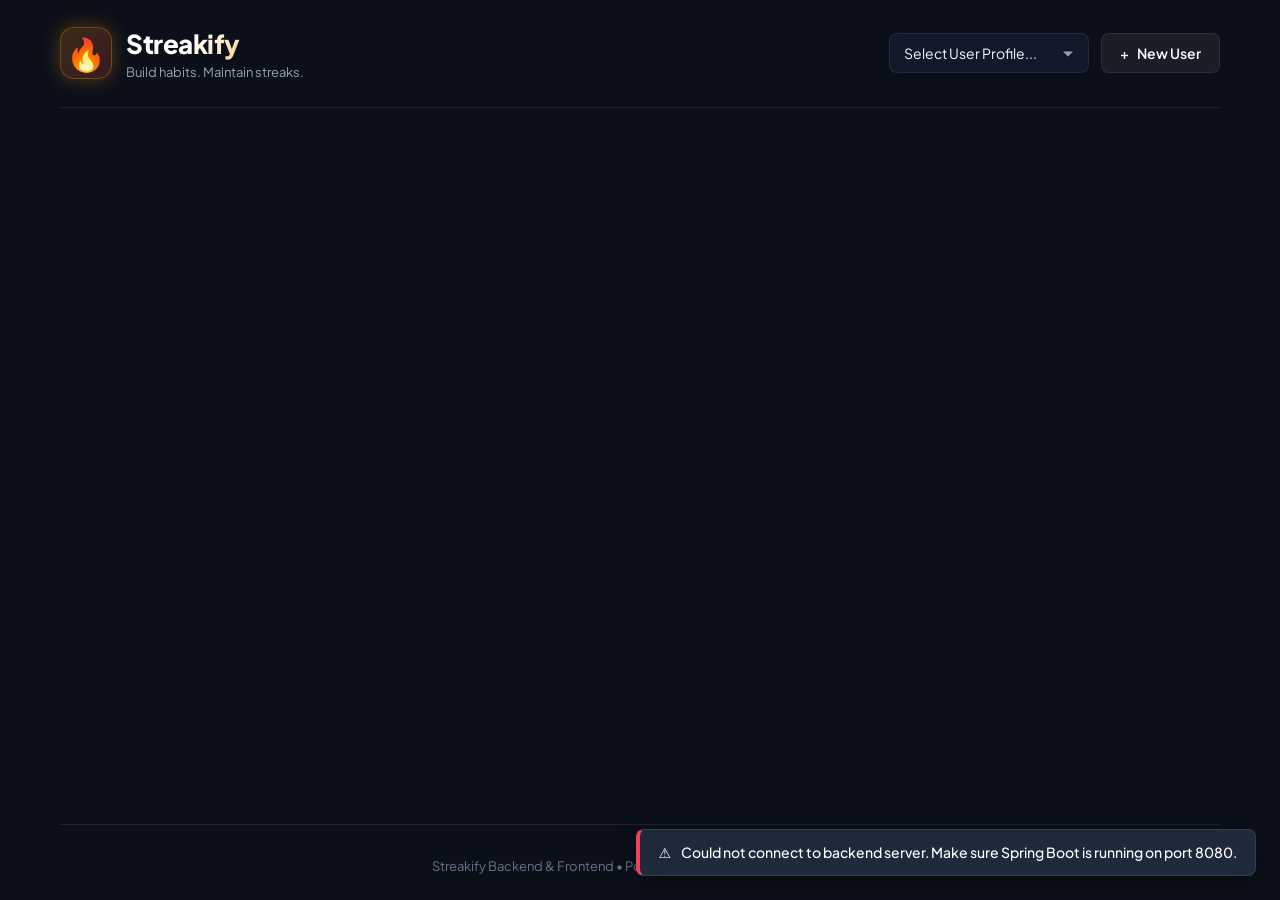
==== frontend/index.html @ ad25b9ab "Streakify 2.0 full-stack habit tracker" ====
<!DOCTYPE html>
<html lang="en">
<head>
  <meta charset="UTF-8" />
  <meta name="viewport" content="width=device-width, initial-scale=1.0" />
  <title>Streakify - Habit & Streak Tracker</title>
  <link rel="preconnect" href="https://fonts.googleapis.com">
  <link rel="preconnect" href="https://fonts.gstatic.com" crossorigin>
  <link href="https://fonts.googleapis.com/css2?family=Plus+Jakarta+Sans:wght@400;500;600;700;800&display=swap" rel="stylesheet">
  <link rel="stylesheet" href="style.css" />
</head>
<body>
  <div class="app-container">
    <!-- Navigation / Top Header -->
    <header class="app-header">
      <div class="brand">
        <div class="brand-icon">🔥</div>
        <div>
          <h1 class="brand-name">Streakify</h1>
          <p class="brand-tagline">Build habits. Maintain streaks.</p>
        </div>
      </div>

      <div class="user-controls">
        <div class="user-selector-container">
          <label for="userSelect" class="sr-only">Switch User</label>
          <select id="userSelect" class="form-select">
            <option value="" disabled selected>Select User Profile...</option>
          </select>
        </div>
        <button id="btnNewUser" class="btn btn-secondary">
          <span class="icon">+</span> New User
        </button>
        <button id="btnDeleteUser" class="btn btn-danger-outline" title="Delete current user" style="display: none;">
          🗑️
        </button>
      </div>
    </header>

    <!-- Main Content Area -->
    <main class="main-content">
      <!-- Welcome / No User Banner -->
      <section id="noUserSection" class="card welcome-card" style="display: none;">
        <div class="welcome-content">
          <div class="welcome-icon">🚀</div>
          <h2>Welcome to Streakify!</h2>
          <p>Get started by creating your user profile or selecting an existing one from the top right.</p>
          <button id="btnWelcomeCreate" class="btn btn-primary btn-lg">
            Create Profile Now
          </button>
        </div>
      </section>

      <!-- Dashboard View (Shown when user is selected) -->
      <div id="dashboardSection" style="display: none;">
        <!-- Top Stats Row -->
        <section class="stats-grid">
          <div class="stat-card">
            <div class="stat-header">
              <span class="stat-title">Active Habits</span>
              <span class="stat-icon">🎯</span>
            </div>
            <div class="stat-value" id="statTotalHabits">0</div>
            <div class="stat-sub">Tracked regularly</div>
          </div>

          <div class="stat-card highlight-card">
            <div class="stat-header">
              <span class="stat-title">Top Streak</span>
              <span class="stat-icon">🏆</span>
            </div>
            <div class="stat-value" id="statBestStreak">0 <span class="unit">days</span></div>
            <div class="stat-sub">Personal best</div>
          </div>

          <div class="stat-card">
            <div class="stat-header">
              <span class="stat-title">Today's Progress</span>
              <span class="stat-icon">⚡</span>
            </div>
            <div class="stat-value" id="statTodayCompleted">0 / 0</div>
            <div class="progress-bar-container">
              <div class="progress-bar-fill" id="todayProgressBar" style="width: 0%"></div>
            </div>
          </div>
        </section>

        <!-- Habits List Section -->
        <section class="habits-section">
          <div class="section-header">
            <div>
              <h2 class="section-title">Your Habits</h2>
              <p class="section-subtitle">Check in daily to build unbreakable momentum.</p>
            </div>
            <button id="btnOpenAddHabit" class="btn btn-primary">
              <span class="icon">+</span> Add New Habit
            </button>
          </div>

          <!-- Empty habits state -->
          <div id="emptyHabitsState" class="card empty-state" style="display: none;">
            <div class="empty-icon">🌱</div>
            <h3>No habits created yet</h3>
            <p>Every journey begins with a single step. Create your first habit now!</p>
            <button id="btnEmptyAddHabit" class="btn btn-primary">
              + Create First Habit
            </button>
          </div>

          <!-- Habit Cards Grid -->
          <div id="habitsGrid" class="habits-grid">
            <!-- Dynamic habit cards will be injected here -->
          </div>
        </section>
      </div>
    </main>

    <!-- Footer -->
    <footer class="app-footer">
      <p>Streakify Backend & Frontend • Powered by Spring Boot & REST APIs</p>
    </footer>
  </div>

  <!-- Modal: Create New User -->
  <div id="userModal" class="modal-backdrop" style="display: none;">
    <div class="modal-card">
      <div class="modal-header">
        <h3 class="modal-title">Create User Profile</h3>
        <button class="modal-close" data-close="userModal">&times;</button>
      </div>
      <form id="newUserForm">
        <div class="form-group">
          <label for="userName">Full Name</label>
          <input type="text" id="userName" class="form-control" placeholder="e.g. Alex Hunter" required />
        </div>
        <div class="form-group">
          <label for="userEmail">Email Address</label>
          <input type="email" id="userEmail" class="form-control" placeholder="alex@example.com" required />
        </div>
        <div class="modal-footer">
          <button type="button" class="btn btn-secondary" data-close="userModal">Cancel</button>
          <button type="submit" class="btn btn-primary">Create User</button>
        </div>
      </form>
    </div>
  </div>

  <!-- Modal: Add Habit -->
  <div id="habitModal" class="modal-backdrop" style="display: none;">
    <div class="modal-card">
      <div class="modal-header">
        <h3 class="modal-title">Add New Habit</h3>
        <button class="modal-close" data-close="habitModal">&times;</button>
      </div>
      <form id="newHabitForm">
        <div class="form-group">
          <label for="habitName">Habit Name</label>
          <input type="text" id="habitName" class="form-control" placeholder="e.g., Morning Workout, Read 20 mins" required />
        </div>
        <div class="form-group">
          <div class="label-with-value">
            <label for="habitTargetDays">Weekly Target</label>
            <span class="range-display" id="targetDaysDisplay">7 days / week</span>
          </div>
          <input type="range" id="habitTargetDays" class="form-range" min="1" max="7" value="7" />
          <div class="range-presets">
            <button type="button" class="preset-chip" data-days="7">Every day (7)</button>
            <button type="button" class="preset-chip" data-days="5">Weekdays (5)</button>
            <button type="button" class="preset-chip" data-days="3">3 Days</button>
          </div>
        </div>
        <div class="modal-footer">
          <button type="button" class="btn btn-secondary" data-close="habitModal">Cancel</button>
          <button type="submit" class="btn btn-primary">Save Habit</button>
        </div>
      </form>
    </div>
  </div>

  <!-- Modal: Habit History & Log Past Date -->
  <div id="historyModal" class="modal-backdrop" style="display: none;">
    <div class="modal-card modal-lg">
      <div class="modal-header">
        <div>
          <h3 class="modal-title" id="historyModalTitle">Habit History</h3>
          <p class="modal-subtitle" id="historyModalSubtitle">View all logs and log past dates</p>
        </div>
        <button class="modal-close" data-close="historyModal">&times;</button>
      </div>
      
      <!-- Custom Date Log Bar -->
      <div class="custom-log-bar">
        <h4>Log Specific Date</h4>
        <form id="customDateLogForm" class="custom-log-form">
          <input type="date" id="customLogDate" class="form-control form-control-sm" required />
          <select id="customLogStatus" class="form-select form-select-sm">
            <option value="true">✅ Completed</option>
            <option value="false">❌ Not Completed</option>
          </select>
          <button type="submit" class="btn btn-primary btn-sm">Log / Update</button>
        </form>
      </div>

      <!-- Historical Logs Table / List -->
      <div class="logs-container">
        <h4>Recorded Logs</h4>
        <div id="logsList" class="logs-list">
          <!-- Dynamically populated -->
        </div>
      </div>

      <div class="modal-footer">
        <button type="button" class="btn btn-secondary" data-close="historyModal">Close</button>
      </div>
    </div>
  </div>

  <!-- Toast Notification Container -->
  <div id="toastContainer" class="toast-container"></div>

  <script src="app.js"></script>
</body>
</html>
---- frontend/style.css ----
/* ==========================================================
   Streakify - Modern Theme & Stylesheet
   ========================================================== */

:root {
  --bg-main: #0b0f19;
  --bg-card: #151c2e;
  --bg-card-hover: #1c263d;
  --bg-modal: #182035;
  --border-color: rgba(255, 255, 255, 0.08);
  --border-focus: #6366f1;
  
  --primary: #6366f1;
  --primary-hover: #4f46e5;
  --primary-light: rgba(99, 102, 241, 0.15);
  
  --accent-streak: #f59e0b;
  --accent-streak-glow: rgba(245, 158, 11, 0.3);
  --accent-flame: #ef4444;
  --success: #10b981;
  --success-light: rgba(16, 185, 129, 0.15);
  --danger: #f43f5e;
  --danger-light: rgba(244, 63, 94, 0.15);

  --text-main: #f8fafc;
  --text-muted: #94a3b8;
  --text-dim: #64748b;

  --radius-sm: 8px;
  --radius-md: 14px;
  --radius-lg: 20px;
  --shadow: 0 10px 25px -5px rgba(0, 0, 0, 0.4), 0 8px 10px -6px rgba(0, 0, 0, 0.3);
  --transition: all 0.2s cubic-bezier(0.4, 0, 0.2, 1);
}

* {
  margin: 0;
  padding: 0;
  box-sizing: border-box;
}

body {
  font-family: 'Plus Jakarta Sans', system-ui, -apple-system, sans-serif;
  background-color: var(--bg-main);
  color: var(--text-main);
  min-height: 100vh;
  line-height: 1.5;
  -webkit-font-smoothing: antialiased;
}

.app-container {
  max-width: 1200px;
  margin: 0 auto;
  padding: 24px 20px;
  display: flex;
  flex-direction: column;
  min-height: 100vh;
}

/* ================= Header ================= */
.app-header {
  display: flex;
  justify-content: space-between;
  align-items: center;
  padding-bottom: 24px;
  border-bottom: 1px solid var(--border-color);
  margin-bottom: 32px;
  flex-wrap: wrap;
  gap: 16px;
}

.brand {
  display: flex;
  align-items: center;
  gap: 14px;
}

.brand-icon {
  font-size: 32px;
  background: linear-gradient(135deg, rgba(245, 158, 11, 0.2), rgba(239, 68, 68, 0.2));
  width: 52px;
  height: 52px;
  border-radius: 14px;
  display: flex;
  align-items: center;
  justify-content: center;
  box-shadow: 0 0 20px var(--accent-streak-glow);
  border: 1px solid rgba(245, 158, 11, 0.3);
}

.brand-name {
  font-size: 26px;
  font-weight: 800;
  letter-spacing: -0.5px;
  background: linear-gradient(135deg, #fff 40%, var(--accent-streak) 100%);
  -webkit-background-clip: text;
  -webkit-text-fill-color: transparent;
}

.brand-tagline {
  font-size: 13px;
  color: var(--text-muted);
}

.user-controls {
  display: flex;
  align-items: center;
  gap: 12px;
}

.sr-only {
  position: absolute;
  width: 1px;
  height: 1px;
  padding: 0;
  margin: -1px;
  overflow: hidden;
  clip: rect(0, 0, 0, 0);
  border: 0;
}

/* ================= Buttons & Form Controls ================= */
.btn {
  display: inline-flex;
  align-items: center;
  justify-content: center;
  gap: 8px;
  font-family: inherit;
  font-weight: 600;
  font-size: 14px;
  padding: 10px 18px;
  border-radius: var(--radius-sm);
  border: 1px solid transparent;
  cursor: pointer;
  transition: var(--transition);
  outline: none;
  white-space: nowrap;
}

.btn-primary {
  background: linear-gradient(135deg, var(--primary), #4f46e5);
  color: #fff;
  box-shadow: 0 4px 14px rgba(99, 102, 241, 0.35);
}

.btn-primary:hover {
  background: linear-gradient(135deg, #4f46e5, #4338ca);
  transform: translateY(-1px);
  box-shadow: 0 6px 20px rgba(99, 102, 241, 0.45);
}

.btn-secondary {
  background: rgba(255, 255, 255, 0.06);
  color: var(--text-main);
  border-color: var(--border-color);
}

.btn-secondary:hover {
  background: rgba(255, 255, 255, 0.12);
  border-color: rgba(255, 255, 255, 0.2);
}

.btn-danger-outline {
  background: transparent;
  border: 1px solid rgba(244, 63, 94, 0.3);
  color: var(--danger);
  padding: 10px 14px;
  border-radius: var(--radius-sm);
  cursor: pointer;
  transition: var(--transition);
}

.btn-danger-outline:hover {
  background: var(--danger-light);
  border-color: var(--danger);
}

.btn-sm {
  padding: 6px 12px;
  font-size: 13px;
  border-radius: 6px;
}

.btn-lg {
  padding: 14px 28px;
  font-size: 16px;
  border-radius: var(--radius-md);
}

.form-control, .form-select {
  width: 100%;
  font-family: inherit;
  font-size: 14px;
  padding: 10px 14px;
  background-color: #121829;
  border: 1px solid var(--border-color);
  border-radius: var(--radius-sm);
  color: var(--text-main);
  outline: none;
  transition: var(--transition);
}

.form-control:focus, .form-select:focus {
  border-color: var(--border-focus);
  box-shadow: 0 0 0 3px rgba(99, 102, 241, 0.25);
}

.form-select {
  appearance: none;
  background-image: url("data:image/svg+xml,%3Csvg xmlns='http://www.w3.org/2000/svg' width='16' height='16' fill='%2394a3b8' viewBox='0 0 16 16'%3E%3Cpath d='M8 11.5l-5-5h10l-5 5z'/%3E%3C/svg%3E");
  background-repeat: no-repeat;
  background-position: right 12px center;
  padding-right: 36px;
  cursor: pointer;
  min-width: 200px;
}

/* ================= Cards & Stats Grid ================= */
.card {
  background: var(--bg-card);
  border: 1px solid var(--border-color);
  border-radius: var(--radius-md);
  padding: 24px;
  box-shadow: var(--shadow);
}

.stats-grid {
  display: grid;
  grid-template-columns: repeat(auto-fit, minmax(240px, 1fr));
  gap: 20px;
  margin-bottom: 36px;
}

.stat-card {
  background: var(--bg-card);
  border: 1px solid var(--border-color);
  border-radius: var(--radius-md);
  padding: 20px 24px;
  display: flex;
  flex-direction: column;
  position: relative;
  overflow: hidden;
  transition: var(--transition);
}

.stat-card:hover {
  transform: translateY(-2px);
  border-color: rgba(255, 255, 255, 0.15);
}

.stat-header {
  display: flex;
  justify-content: space-between;
  align-items: center;
  margin-bottom: 12px;
}

.stat-title {
  font-size: 13px;
  font-weight: 600;
  text-transform: uppercase;
  letter-spacing: 0.5px;
  color: var(--text-muted);
}

.stat-icon {
  font-size: 20px;
}

.stat-value {
  font-size: 32px;
  font-weight: 800;
  color: #fff;
  line-height: 1.1;
  margin-bottom: 6px;
}

.stat-value .unit {
  font-size: 16px;
  font-weight: 500;
  color: var(--text-muted);
}

.stat-sub {
  font-size: 13px;
  color: var(--text-dim);
}

.highlight-card {
  background: linear-gradient(135deg, rgba(245, 158, 11, 0.08), rgba(239, 68, 68, 0.03));
  border-color: rgba(245, 158, 11, 0.25);
}

.progress-bar-container {
  height: 8px;
  background: rgba(255, 255, 255, 0.08);
  border-radius: 999px;
  overflow: hidden;
  margin-top: 10px;
}

.progress-bar-fill {
  height: 100%;
  background: linear-gradient(90deg, var(--primary), var(--success));
  border-radius: 999px;
  transition: width 0.4s ease;
}

/* ================= Habits Section ================= */
.habits-section {
  display: flex;
  flex-direction: column;
  gap: 20px;
}

.section-header {
  display: flex;
  justify-content: space-between;
  align-items: center;
  flex-wrap: wrap;
  gap: 12px;
}

.section-title {
  font-size: 22px;
  font-weight: 700;
}

.section-subtitle {
  font-size: 14px;
  color: var(--text-muted);
}

.habits-grid {
  display: grid;
  grid-template-columns: repeat(auto-fill, minmax(340px, 1fr));
  gap: 20px;
}

/* ================= Individual Habit Card ================= */
.habit-card {
  background: var(--bg-card);
  border: 1px solid var(--border-color);
  border-radius: var(--radius-md);
  padding: 22px;
  display: flex;
  flex-direction: column;
  gap: 18px;
  transition: var(--transition);
  position: relative;
}

.habit-card:hover {
  background: var(--bg-card-hover);
  border-color: rgba(255, 255, 255, 0.16);
  box-shadow: var(--shadow);
}

.habit-top {
  display: flex;
  justify-content: space-between;
  align-items: flex-start;
  gap: 12px;
}

.habit-name {
  font-size: 18px;
  font-weight: 700;
  color: #fff;
  word-break: break-word;
}

.habit-badge {
  font-size: 11px;
  font-weight: 700;
  text-transform: uppercase;
  padding: 4px 8px;
  border-radius: 6px;
  background: rgba(99, 102, 241, 0.15);
  color: #818cf8;
  border: 1px solid rgba(99, 102, 241, 0.3);
  white-space: nowrap;
}

.streak-metrics {
  display: flex;
  gap: 12px;
  background: rgba(0, 0, 0, 0.25);
  padding: 12px 14px;
  border-radius: var(--radius-sm);
  border: 1px solid rgba(255, 255, 255, 0.04);
}

.streak-pill {
  flex: 1;
  display: flex;
  flex-direction: column;
  gap: 2px;
}

.streak-pill-label {
  font-size: 11px;
  font-weight: 600;
  color: var(--text-dim);
  text-transform: uppercase;
}

.streak-pill-val {
  font-size: 20px;
  font-weight: 800;
  color: var(--text-main);
  display: flex;
  align-items: center;
  gap: 4px;
}

.streak-pill-val.active-flame {
  color: var(--accent-streak);
  text-shadow: 0 0 10px var(--accent-streak-glow);
}

/* 7-Day Mini Trackers */
.week-tracker {
  display: flex;
  justify-content: space-between;
  gap: 6px;
}

.day-chip {
  display: flex;
  flex-direction: column;
  align-items: center;
  justify-content: center;
  gap: 4px;
  padding: 6px 4px;
  flex: 1;
  border-radius: 8px;
  background: rgba(255, 255, 255, 0.03);
  border: 1px solid rgba(255, 255, 255, 0.05);
  cursor: pointer;
  transition: var(--transition);
  user-select: none;
}

.day-chip:hover {
  background: rgba(255, 255, 255, 0.08);
  border-color: rgba(255, 255, 255, 0.2);
}

.day-name {
  font-size: 10px;
  font-weight: 600;
  color: var(--text-dim);
  text-transform: uppercase;
}

.day-status {
  width: 14px;
  height: 14px;
  border-radius: 50%;
  background: rgba(255, 255, 255, 0.1);
  display: flex;
  align-items: center;
  justify-content: center;
  font-size: 10px;
}

.day-chip.completed {
  background: rgba(16, 185, 129, 0.12);
  border-color: rgba(16, 185, 129, 0.35);
}

.day-chip.completed .day-status {
  background: var(--success);
  box-shadow: 0 0 8px rgba(16, 185, 129, 0.5);
}

.day-chip.today {
  border-color: var(--primary);
  font-weight: 700;
}

.day-chip.today .day-name {
  color: #a5b4fc;
}

/* Actions Row */
.habit-actions {
  display: flex;
  align-items: center;
  gap: 10px;
  margin-top: auto;
}

.btn-checkin {
  flex: 1;
  padding: 10px 14px;
  font-size: 14px;
  font-weight: 700;
  border-radius: var(--radius-sm);
  border: 1px solid rgba(255, 255, 255, 0.1);
  background: rgba(255, 255, 255, 0.06);
  color: #fff;
  cursor: pointer;
  display: inline-flex;
  align-items: center;
  justify-content: center;
  gap: 6px;
  transition: var(--transition);
}

.btn-checkin:hover {
  background: rgba(255, 255, 255, 0.12);
  border-color: rgba(255, 255, 255, 0.25);
  transform: translateY(-1px);
}

.btn-checkin.done {
  background: var(--success-light);
  border-color: rgba(16, 185, 129, 0.4);
  color: #34d399;
}

.btn-checkin.done:hover {
  background: rgba(16, 185, 129, 0.25);
}

.btn-icon {
  background: transparent;
  border: 1px solid var(--border-color);
  color: var(--text-muted);
  width: 38px;
  height: 38px;
  border-radius: var(--radius-sm);
  display: inline-flex;
  align-items: center;
  justify-content: center;
  cursor: pointer;
  transition: var(--transition);
}

.btn-icon:hover {
  background: rgba(255, 255, 255, 0.08);
  color: #fff;
}

.btn-icon.btn-delete:hover {
  border-color: var(--danger);
  color: var(--danger);
  background: var(--danger-light);
}

/* ================= Empty State & Welcome Card ================= */
.welcome-card, .empty-state {
  text-align: center;
  padding: 48px 24px;
  max-width: 600px;
  margin: 40px auto;
}

.welcome-icon, .empty-icon {
  font-size: 48px;
  margin-bottom: 16px;
}

.welcome-card h2, .empty-state h3 {
  font-size: 24px;
  font-weight: 700;
  margin-bottom: 8px;
}

.welcome-card p, .empty-state p {
  color: var(--text-muted);
  margin-bottom: 24px;
  font-size: 15px;
}

/* ================= Modals ================= */
.modal-backdrop {
  position: fixed;
  inset: 0;
  background: rgba(0, 0, 0, 0.75);
  backdrop-filter: blur(6px);
  display: flex;
  align-items: center;
  justify-content: center;
  padding: 20px;
  z-index: 1000;
  animation: fadeIn 0.15s ease-out;
}

.modal-card {
  background: var(--bg-modal);
  border: 1px solid var(--border-color);
  border-radius: var(--radius-md);
  padding: 28px;
  width: 100%;
  max-width: 480px;
  box-shadow: 0 20px 40px -10px rgba(0, 0, 0, 0.7);
  animation: slideUp 0.2s cubic-bezier(0.16, 1, 0.3, 1);
}

.modal-card.modal-lg {
  max-width: 600px;
}

.modal-header {
  display: flex;
  justify-content: space-between;
  align-items: flex-start;
  margin-bottom: 20px;
}

.modal-title {
  font-size: 20px;
  font-weight: 700;
}

.modal-subtitle {
  font-size: 13px;
  color: var(--text-muted);
  margin-top: 4px;
}

.modal-close {
  background: transparent;
  border: none;
  font-size: 24px;
  color: var(--text-dim);
  cursor: pointer;
  line-height: 1;
  transition: var(--transition);
}

.modal-close:hover {
  color: #fff;
}

.form-group {
  margin-bottom: 18px;
}

.form-group label {
  display: block;
  font-size: 13px;
  font-weight: 600;
  color: var(--text-muted);
  margin-bottom: 6px;
}

.label-with-value {
  display: flex;
  justify-content: space-between;
  align-items: center;
  margin-bottom: 6px;
}

.range-display {
  font-size: 13px;
  font-weight: 700;
  color: #818cf8;
}

.form-range {
  width: 100%;
  accent-color: var(--primary);
  margin-bottom: 10px;
  cursor: pointer;
}

.range-presets {
  display: flex;
  gap: 8px;
}

.preset-chip {
  background: rgba(255, 255, 255, 0.05);
  border: 1px solid var(--border-color);
  color: var(--text-muted);
  border-radius: 6px;
  padding: 4px 10px;
  font-size: 12px;
  font-weight: 600;
  cursor: pointer;
  transition: var(--transition);
}

.preset-chip:hover {
  background: rgba(255, 255, 255, 0.12);
  color: #fff;
}

.modal-footer {
  display: flex;
  justify-content: flex-end;
  gap: 10px;
  margin-top: 24px;
}

/* History Modal Custom Log Bar */
.custom-log-bar {
  background: rgba(0, 0, 0, 0.2);
  border: 1px solid var(--border-color);
  border-radius: var(--radius-sm);
  padding: 14px;
  margin-bottom: 20px;
}

.custom-log-bar h4 {
  font-size: 13px;
  font-weight: 600;
  color: var(--text-muted);
  margin-bottom: 10px;
  text-transform: uppercase;
}

.custom-log-form {
  display: flex;
  gap: 8px;
  flex-wrap: wrap;
}

.custom-log-form .form-control-sm,
.custom-log-form .form-select-sm {
  flex: 1;
  min-width: 130px;
  padding: 8px 12px;
  font-size: 13px;
}

.logs-container h4 {
  font-size: 13px;
  font-weight: 600;
  color: var(--text-muted);
  margin-bottom: 10px;
  text-transform: uppercase;
}

.logs-list {
  max-height: 220px;
  overflow-y: auto;
  display: flex;
  flex-direction: column;
  gap: 8px;
  padding-right: 4px;
}

.log-item {
  display: flex;
  justify-content: space-between;
  align-items: center;
  background: rgba(255, 255, 255, 0.03);
  padding: 10px 14px;
  border-radius: 6px;
  border: 1px solid rgba(255, 255, 255, 0.04);
}

.log-date {
  font-size: 14px;
  font-weight: 600;
  color: var(--text-main);
}

.log-status-badge {
  font-size: 12px;
  font-weight: 600;
  padding: 4px 8px;
  border-radius: 4px;
}

.log-status-badge.completed {
  background: var(--success-light);
  color: #34d399;
}

.log-status-badge.missed {
  background: var(--danger-light);
  color: #fb7185;
}

/* ================= Toast Notifications ================= */
.toast-container {
  position: fixed;
  bottom: 24px;
  right: 24px;
  display: flex;
  flex-direction: column;
  gap: 10px;
  z-index: 2000;
}

.toast {
  background: #1e293b;
  color: #fff;
  border: 1px solid rgba(255, 255, 255, 0.1);
  padding: 12px 18px;
  border-radius: var(--radius-sm);
  font-size: 14px;
  font-weight: 500;
  box-shadow: 0 10px 25px -5px rgba(0, 0, 0, 0.5);
  display: flex;
  align-items: center;
  gap: 10px;
  animation: slideInRight 0.25s ease-out;
  min-width: 250px;
}

.toast.success {
  border-left: 4px solid var(--success);
}

.toast.error {
  border-left: 4px solid var(--danger);
}

.toast.info {
  border-left: 4px solid var(--primary);
}

/* ================= Footer ================= */
.app-footer {
  margin-top: auto;
  padding-top: 32px;
  text-align: center;
  font-size: 13px;
  color: var(--text-dim);
  border-top: 1px solid var(--border-color);
}

/* ================= Animations ================= */
@keyframes fadeIn {
  from { opacity: 0; }
  to { opacity: 1; }
}

@keyframes slideUp {
  from { opacity: 0; transform: translateY(12px) scale(0.98); }
  to { opacity: 1; transform: translateY(0) scale(1); }
}

@keyframes slideInRight {
  from { opacity: 0; transform: translateX(20px); }
  to { opacity: 1; transform: translateX(0); }
}

/* Responsive */
@media (max-width: 640px) {
  .app-header {
    flex-direction: column;
    align-items: flex-start;
  }
  
  .user-controls {
    width: 100%;
    justify-content: space-between;
  }

  .form-select {
    min-width: 150px;
  }

  .habits-grid {
    grid-template-columns: 1fr;
  }
}
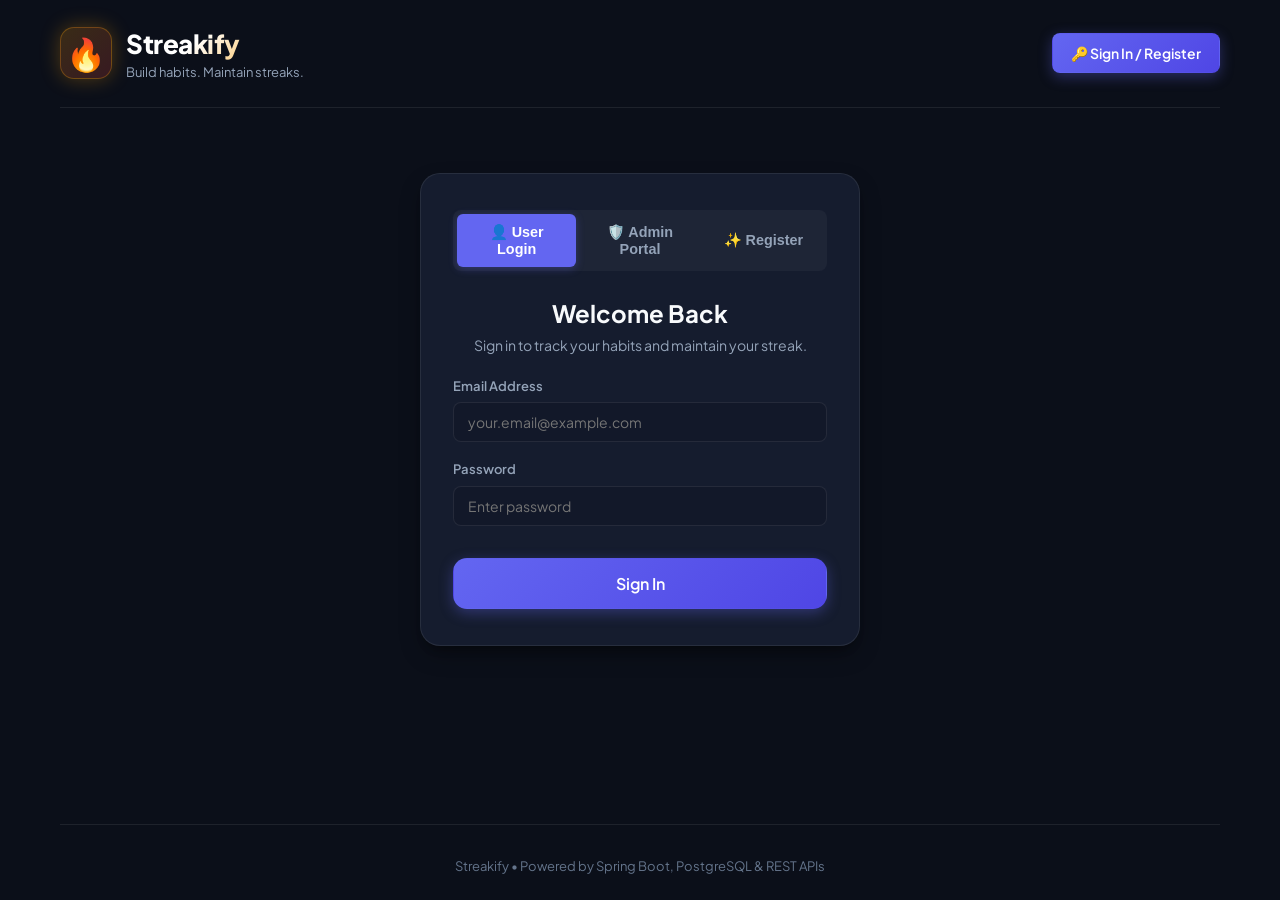
==== commit a99d7980: "Add authentication, Admin Command Center, and Leaderboard" ====
--- a/frontend/index.html
+++ b/frontend/index.html
@@ -21,37 +21,75 @@
         </div>
       </div>
 
-      <div class="user-controls">
-        <div class="user-selector-container">
-          <label for="userSelect" class="sr-only">Switch User</label>
-          <select id="userSelect" class="form-select">
-            <option value="" disabled selected>Select User Profile...</option>
-          </select>
-        </div>
-        <button id="btnNewUser" class="btn btn-secondary">
-          <span class="icon">+</span> New User
-        </button>
-        <button id="btnDeleteUser" class="btn btn-danger-outline" title="Delete current user" style="display: none;">
-          🗑️
-        </button>
+      <!-- Navigation & Auth Controls -->
+      <div class="user-controls" id="headerControls">
+        <!-- Logged In Navigation (User or Admin) -->
+        <div id="navLoggedIn" class="nav-links" style="display: none;">
+          <button id="navBtnHabits" class="nav-btn active">📊 My Habits</button>
+          <button id="navBtnAdmin" class="nav-btn" style="display: none;">🛡️ Admin Panel</button>
+          <button id="navBtnLeaderboard" class="nav-btn">🏆 Leaderboard</button>
+          
+          <div class="header-user-info">
+            <span id="userBadge" class="user-badge">👤 <span id="userNameDisplay">User</span></span>
+            <button id="btnSignOut" class="btn btn-secondary btn-sm" title="Sign Out">Sign Out</button>
+          </div>
+        </div>
+
+        <!-- Logged Out Button -->
+        <div id="navLoggedOut">
+          <button id="btnOpenAuth" class="btn btn-primary">🔑 Sign In / Register</button>
+        </div>
       </div>
     </header>
 
     <!-- Main Content Area -->
     <main class="main-content">
-      <!-- Welcome / No User Banner -->
-      <section id="noUserSection" class="card welcome-card" style="display: none;">
-        <div class="welcome-content">
-          <div class="welcome-icon">🚀</div>
-          <h2>Welcome to Streakify!</h2>
-          <p>Get started by creating your user profile or selecting an existing one from the top right.</p>
-          <button id="btnWelcomeCreate" class="btn btn-primary btn-lg">
-            Create Profile Now
-          </button>
+      <!-- 1. Authentication View (Shown when not logged in) -->
+      <section id="authSection" class="auth-container">
+        <div class="auth-card">
+          <!-- Auth Tabs -->
+          <div class="auth-tabs">
+            <button type="button" class="auth-tab active" id="tabUserLogin">👤 User Login</button>
+            <button type="button" class="auth-tab" id="tabAdminLogin">🛡️ Admin Portal</button>
+            <button type="button" class="auth-tab" id="tabRegister">✨ Register</button>
+          </div>
+
+          <div class="auth-header">
+            <h2 id="authTitle">Welcome Back</h2>
+            <p id="authSubtitle">Sign in to track your habits and maintain your streak.</p>
+          </div>
+
+          <form id="authForm">
+            <!-- Name field for registration only -->
+            <div class="form-group" id="groupAuthName" style="display: none;">
+              <label for="authName">Full Name</label>
+              <input type="text" id="authName" class="form-control" placeholder="e.g. Amal Alex" />
+            </div>
+
+            <div class="form-group">
+              <label for="authEmail">Email Address</label>
+              <input type="email" id="authEmail" class="form-control" placeholder="your.email@example.com" required />
+            </div>
+
+            <div class="form-group">
+              <label for="authPassword">Password</label>
+              <input type="password" id="authPassword" class="form-control" placeholder="Enter password" required />
+            </div>
+
+            <!-- Admin Hint -->
+            <div id="adminHintBox" class="admin-hint" style="display: none;">
+              🔑 <strong>Default Admin Credentials:</strong><br>
+              Email: <code>admin@streakify.com</code> | Password: <code>admin123</code>
+            </div>
+
+            <button type="submit" id="btnAuthSubmit" class="btn btn-primary btn-lg" style="width: 100%; margin-top: 14px;">
+              Sign In
+            </button>
+          </form>
         </div>
       </section>
 
-      <!-- Dashboard View (Shown when user is selected) -->
+      <!-- 2. User Dashboard (Personal habits) -->
       <div id="dashboardSection" style="display: none;">
         <!-- Top Stats Row -->
         <section class="stats-grid">
@@ -113,36 +151,113 @@
           </div>
         </section>
       </div>
+
+      <!-- 3. Admin Command Center View -->
+      <div id="adminSection" style="display: none;">
+        <!-- Admin Overview Stats -->
+        <section class="stats-grid">
+          <div class="stat-card">
+            <div class="stat-header">
+              <span class="stat-title">Registered Users</span>
+              <span class="stat-icon">👥</span>
+            </div>
+            <div class="stat-value" id="adminTotalUsers">0</div>
+            <div class="stat-sub">Platform total</div>
+          </div>
+
+          <div class="stat-card">
+            <div class="stat-header">
+              <span class="stat-title">Total Habits</span>
+              <span class="stat-icon">📘</span>
+            </div>
+            <div class="stat-value" id="adminTotalHabits">0</div>
+            <div class="stat-sub">Created across all users</div>
+          </div>
+
+          <div class="stat-card highlight-card">
+            <div class="stat-header">
+              <span class="stat-title">Active Streaks</span>
+              <span class="stat-icon">🔥</span>
+            </div>
+            <div class="stat-value" id="adminActiveStreaks">0</div>
+            <div class="stat-sub">Currently running</div>
+          </div>
+
+          <div class="stat-card">
+            <div class="stat-header">
+              <span class="stat-title">Record Streak</span>
+              <span class="stat-icon">👑</span>
+            </div>
+            <div class="stat-value" id="adminRecordStreak">0 <span class="unit">days</span></div>
+            <div class="stat-sub">Platform all-time high</div>
+          </div>
+        </section>
+
+        <!-- User Management Table -->
+        <section class="habits-section">
+          <div class="section-header-row">
+            <div class="section-title-wrap">
+              <h2>User Management & Streak Directory</h2>
+              <p>Monitor user accounts, activity status, and overall streak records.</p>
+            </div>
+            <button id="btnRefreshAdmin" class="btn btn-secondary btn-sm">🔄 Refresh Data</button>
+          </div>
+
+          <div class="table-card">
+            <table class="app-table">
+              <thead>
+                <tr>
+                  <th>User</th>
+                  <th>Email</th>
+                  <th>Role</th>
+                  <th>Status</th>
+                  <th>Habits</th>
+                  <th>Current Streak</th>
+                  <th>Best Streak</th>
+                  <th style="text-align: right;">Actions</th>
+                </tr>
+              </thead>
+              <tbody id="adminUserTableBody">
+                <!-- Dynamically populated -->
+              </tbody>
+            </table>
+          </div>
+        </section>
+      </div>
+
+      <!-- 4. Community Leaderboard View -->
+      <div id="leaderboardSection" style="display: none;">
+        <div class="section-header-row">
+          <div class="section-title-wrap">
+            <h2>🏆 Community Leaderboard</h2>
+            <p>Top active streaks maintained by dedicated builders.</p>
+          </div>
+          <button id="btnRefreshLeaderboard" class="btn btn-secondary btn-sm">🔄 Refresh</button>
+        </div>
+
+        <div class="table-card">
+          <table class="app-table">
+            <thead>
+              <tr>
+                <th style="width: 80px;">Rank</th>
+                <th>Builder</th>
+                <th>Habit Name</th>
+                <th>Current Streak</th>
+                <th>Longest Streak</th>
+              </tr>
+            </thead>
+            <tbody id="leaderboardTableBody">
+              <!-- Dynamically populated -->
+            </tbody>
+          </table>
+        </div>
+      </div>
     </main>
 
     <!-- Footer -->
     <footer class="app-footer">
-      <p>Streakify Backend & Frontend • Powered by Spring Boot & REST APIs</p>
+      <p>Streakify • Powered by Spring Boot, PostgreSQL & REST APIs</p>
     </footer>
-  </div>
-
-  <!-- Modal: Create New User -->
-  <div id="userModal" class="modal-backdrop" style="display: none;">
-    <div class="modal-card">
-      <div class="modal-header">
-        <h3 class="modal-title">Create User Profile</h3>
-        <button class="modal-close" data-close="userModal">&times;</button>
-      </div>
-      <form id="newUserForm">
-        <div class="form-group">
-          <label for="userName">Full Name</label>
-          <input type="text" id="userName" class="form-control" placeholder="e.g. Alex Hunter" required />
-        </div>
-        <div class="form-group">
-          <label for="userEmail">Email Address</label>
-          <input type="email" id="userEmail" class="form-control" placeholder="alex@example.com" required />
-        </div>
-        <div class="modal-footer">
-          <button type="button" class="btn btn-secondary" data-close="userModal">Cancel</button>
-          <button type="submit" class="btn btn-primary">Create User</button>
-        </div>
-      </form>
-    </div>
   </div>
 
   <!-- Modal: Add Habit -->
@@ -215,6 +330,25 @@
     </div>
   </div>
 
+  <!-- Modal: Admin View User Habits -->
+  <div id="adminHabitsModal" class="modal-backdrop" style="display: none;">
+    <div class="modal-card">
+      <div class="modal-header">
+        <div>
+          <h3 class="modal-title" id="adminHabitsModalTitle">User Habits</h3>
+          <p class="modal-subtitle" id="adminHabitsModalSubtitle">Habits and streak performance</p>
+        </div>
+        <button class="modal-close" data-close="adminHabitsModal">&times;</button>
+      </div>
+      <div id="adminHabitsList" style="display: flex; flex-direction: column; gap: 12px; margin-top: 14px;">
+        <!-- Dynamically populated -->
+      </div>
+      <div class="modal-footer" style="margin-top: 20px;">
+        <button type="button" class="btn btn-secondary" data-close="adminHabitsModal">Close</button>
+      </div>
+    </div>
+  </div>
+
   <!-- Toast Notification Container -->
   <div id="toastContainer" class="toast-container"></div>
 
--- a/frontend/style.css
+++ b/frontend/style.css
@@ -863,3 +863,262 @@
     grid-template-columns: 1fr;
   }
 }
+
+/* ================= Auth Screen ================= */
+.auth-container {
+  display: flex;
+  justify-content: center;
+  align-items: center;
+  min-height: 60vh;
+  padding: 20px 0;
+}
+
+.auth-card {
+  background: var(--bg-card);
+  border: 1px solid var(--border-color);
+  border-radius: var(--radius-lg);
+  padding: 36px 32px;
+  width: 100%;
+  max-width: 440px;
+  box-shadow: var(--shadow);
+  animation: slideUp 0.3s ease;
+}
+
+.auth-tabs {
+  display: flex;
+  background: rgba(255, 255, 255, 0.04);
+  border-radius: var(--radius-sm);
+  padding: 4px;
+  margin-bottom: 24px;
+  gap: 4px;
+}
+
+.auth-tab {
+  flex: 1;
+  background: transparent;
+  border: none;
+  color: var(--text-muted);
+  padding: 10px 14px;
+  border-radius: 6px;
+  font-size: 0.9rem;
+  font-weight: 600;
+  cursor: pointer;
+  transition: var(--transition);
+  text-align: center;
+}
+
+.auth-tab.active {
+  background: var(--primary);
+  color: #fff;
+  box-shadow: 0 2px 8px rgba(99, 102, 241, 0.3);
+}
+
+.auth-header {
+  text-align: center;
+  margin-bottom: 20px;
+}
+
+.auth-header h2 {
+  font-size: 1.5rem;
+  font-weight: 700;
+  color: var(--text-main);
+}
+
+.auth-header p {
+  font-size: 0.88rem;
+  color: var(--text-muted);
+  margin-top: 4px;
+}
+
+.auth-toggle-link {
+  text-align: center;
+  margin-top: 18px;
+  font-size: 0.88rem;
+  color: var(--text-muted);
+}
+
+.auth-toggle-link a {
+  color: var(--primary);
+  text-decoration: none;
+  font-weight: 600;
+  cursor: pointer;
+}
+
+.auth-toggle-link a:hover {
+  text-decoration: underline;
+}
+
+.admin-hint {
+  margin-top: 16px;
+  padding: 10px 12px;
+  background: rgba(99, 102, 241, 0.1);
+  border: 1px dashed rgba(99, 102, 241, 0.3);
+  border-radius: var(--radius-sm);
+  font-size: 0.8rem;
+  color: var(--text-muted);
+  line-height: 1.4;
+}
+
+.admin-hint code {
+  color: var(--text-main);
+  background: rgba(255, 255, 255, 0.08);
+  padding: 2px 6px;
+  border-radius: 4px;
+  font-size: 0.82rem;
+}
+
+/* ================= Admin & Leaderboard Views ================= */
+.section-header-row {
+  display: flex;
+  justify-content: space-between;
+  align-items: center;
+  margin-bottom: 20px;
+  flex-wrap: wrap;
+  gap: 12px;
+}
+
+.section-title-wrap h2 {
+  font-size: 1.4rem;
+  font-weight: 700;
+}
+
+.section-title-wrap p {
+  font-size: 0.88rem;
+  color: var(--text-muted);
+}
+
+.table-card {
+  background: var(--bg-card);
+  border: 1px solid var(--border-color);
+  border-radius: var(--radius-md);
+  overflow: hidden;
+  box-shadow: var(--shadow);
+}
+
+.app-table {
+  width: 100%;
+  border-collapse: collapse;
+  text-align: left;
+  font-size: 0.9rem;
+}
+
+.app-table th {
+  background: rgba(255, 255, 255, 0.02);
+  color: var(--text-muted);
+  font-weight: 600;
+  padding: 14px 18px;
+  border-bottom: 1px solid var(--border-color);
+  text-transform: uppercase;
+  font-size: 0.75rem;
+  letter-spacing: 0.05em;
+}
+
+.app-table td {
+  padding: 16px 18px;
+  border-bottom: 1px solid rgba(255, 255, 255, 0.04);
+  color: var(--text-main);
+}
+
+.app-table tbody tr:hover {
+  background: rgba(255, 255, 255, 0.02);
+}
+
+.badge {
+  display: inline-flex;
+  align-items: center;
+  gap: 4px;
+  padding: 4px 10px;
+  border-radius: 999px;
+  font-size: 0.78rem;
+  font-weight: 600;
+}
+
+.badge-active {
+  background: rgba(16, 185, 129, 0.15);
+  color: #10b981;
+}
+
+.badge-inactive {
+  background: rgba(244, 63, 94, 0.15);
+  color: #f43f5e;
+}
+
+.badge-role-admin {
+  background: rgba(168, 85, 247, 0.15);
+  color: #c084fc;
+}
+
+.badge-role-user {
+  background: rgba(99, 102, 241, 0.15);
+  color: #818cf8;
+}
+
+.streak-pill {
+  display: inline-flex;
+  align-items: center;
+  gap: 4px;
+  background: rgba(245, 158, 11, 0.12);
+  color: #f59e0b;
+  padding: 3px 8px;
+  border-radius: 6px;
+  font-weight: 700;
+}
+
+.rank-badge {
+  display: inline-flex;
+  align-items: center;
+  justify-content: center;
+  width: 28px;
+  height: 28px;
+  border-radius: 50%;
+  font-weight: 700;
+  font-size: 0.85rem;
+  background: rgba(255, 255, 255, 0.06);
+}
+
+.rank-1 { background: rgba(250, 204, 21, 0.2); color: #facc15; }
+.rank-2 { background: rgba(226, 232, 240, 0.2); color: #cbd5e1; }
+.rank-3 { background: rgba(217, 119, 6, 0.2); color: #f59e0b; }
+
+.header-user-info {
+  display: flex;
+  align-items: center;
+  gap: 10px;
+}
+
+.user-badge {
+  display: flex;
+  align-items: center;
+  gap: 8px;
+  background: rgba(255, 255, 255, 0.05);
+  border: 1px solid var(--border-color);
+  padding: 6px 14px;
+  border-radius: 999px;
+  font-size: 0.88rem;
+  font-weight: 600;
+}
+
+.nav-links {
+  display: flex;
+  gap: 8px;
+  align-items: center;
+}
+
+.nav-btn {
+  background: transparent;
+  border: 1px solid transparent;
+  color: var(--text-muted);
+  padding: 6px 12px;
+  border-radius: var(--radius-sm);
+  font-size: 0.88rem;
+  font-weight: 600;
+  cursor: pointer;
+  transition: var(--transition);
+}
+
+.nav-btn:hover, .nav-btn.active {
+  background: rgba(255, 255, 255, 0.06);
+  color: var(--text-main);
+  border-color: var(--border-color);
+}
+
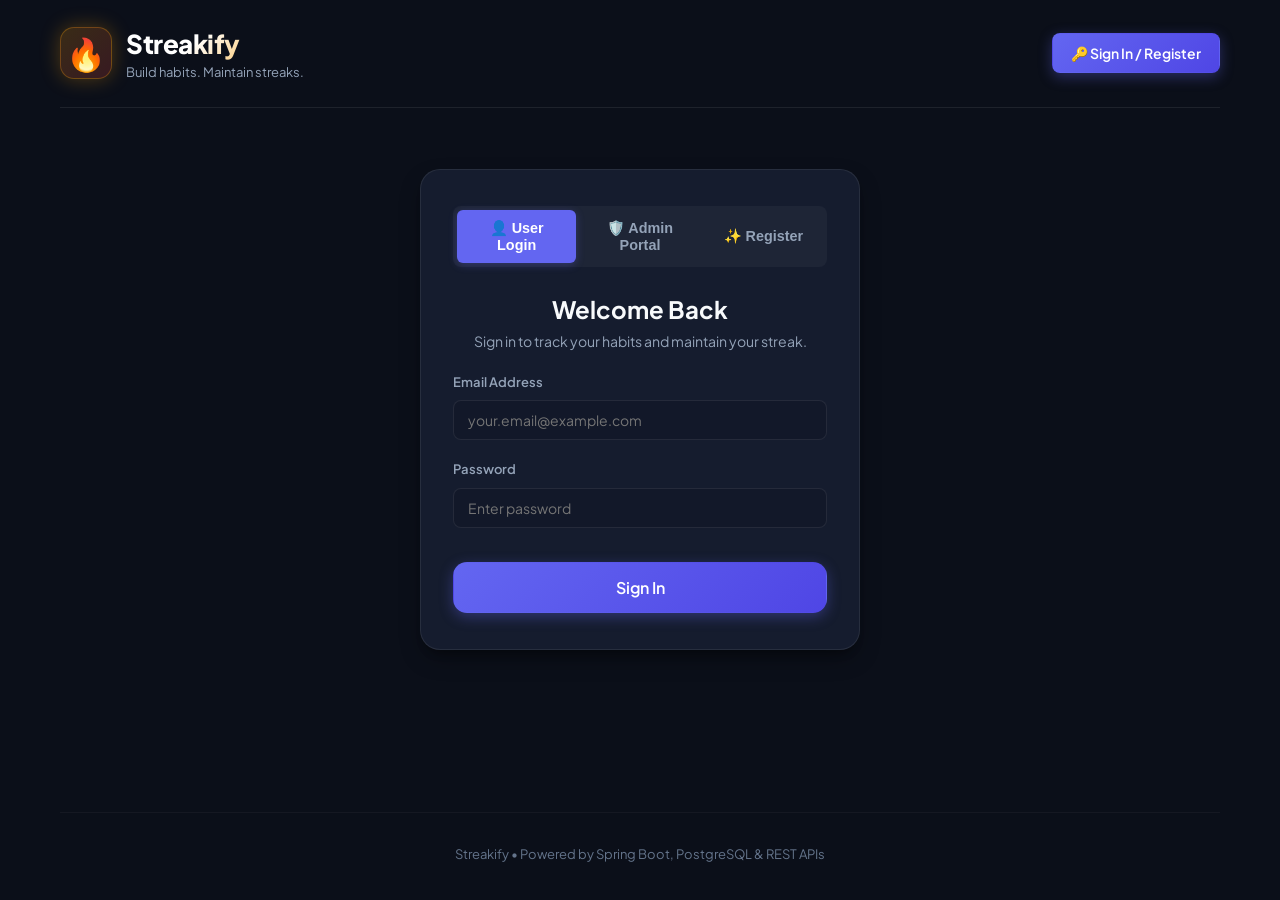
==== commit b9528baa: "Modularize frontend into feature-based CSS and JS files" ====
--- a/frontend/index.html
+++ b/frontend/index.html
@@ -7,7 +7,11 @@
   <link rel="preconnect" href="https://fonts.googleapis.com">
   <link rel="preconnect" href="https://fonts.gstatic.com" crossorigin>
   <link href="https://fonts.googleapis.com/css2?family=Plus+Jakarta+Sans:wght@400;500;600;700;800&display=swap" rel="stylesheet">
-  <link rel="stylesheet" href="style.css" />
+  <link rel="stylesheet" href="css/main.css" />
+  <link rel="stylesheet" href="css/auth.css" />
+  <link rel="stylesheet" href="css/habits.css" />
+  <link rel="stylesheet" href="css/admin.css" />
+  <link rel="stylesheet" href="css/leaderboard.css" />
 </head>
 <body>
   <div class="app-container">
@@ -352,6 +356,11 @@
   <!-- Toast Notification Container -->
   <div id="toastContainer" class="toast-container"></div>
 
-  <script src="app.js"></script>
+  <script src="js/api.js"></script>
+  <script src="js/auth.js"></script>
+  <script src="js/habits.js"></script>
+  <script src="js/admin.js"></script>
+  <script src="js/leaderboard.js"></script>
+  <script src="js/main.js"></script>
 </body>
 </html>
--- a/frontend/css/main.css
+++ b/frontend/css/main.css
@@ -0,0 +1,380 @@
+/* ==========================================================
+   Streakify - Core Design System & Base Layout (main.css)
+   ========================================================== */
+
+:root {
+  --bg-main: #0b0f19;
+  --bg-card: #151c2e;
+  --bg-card-hover: #1c263d;
+  --bg-modal: #182035;
+  --border-color: rgba(255, 255, 255, 0.08);
+  --border-focus: #6366f1;
+  
+  --primary: #6366f1;
+  --primary-hover: #4f46e5;
+  --primary-light: rgba(99, 102, 241, 0.15);
+  
+  --accent-streak: #f59e0b;
+  --accent-streak-glow: rgba(245, 158, 11, 0.3);
+  --accent-flame: #ef4444;
+  --success: #10b981;
+  --success-light: rgba(16, 185, 129, 0.15);
+  --danger: #f43f5e;
+  --danger-light: rgba(244, 63, 94, 0.15);
+
+  --text-main: #f8fafc;
+  --text-muted: #94a3b8;
+  --text-dim: #64748b;
+
+  --radius-sm: 8px;
+  --radius-md: 14px;
+  --radius-lg: 20px;
+  --shadow: 0 10px 25px -5px rgba(0, 0, 0, 0.4), 0 8px 10px -6px rgba(0, 0, 0, 0.3);
+  --transition: all 0.2s cubic-bezier(0.4, 0, 0.2, 1);
+}
+
+* {
+  margin: 0;
+  padding: 0;
+  box-sizing: border-box;
+}
+
+body {
+  font-family: 'Plus Jakarta Sans', system-ui, -apple-system, sans-serif;
+  background-color: var(--bg-main);
+  color: var(--text-main);
+  min-height: 100vh;
+  line-height: 1.5;
+  -webkit-font-smoothing: antialiased;
+}
+
+.app-container {
+  max-width: 1200px;
+  margin: 0 auto;
+  padding: 24px 20px;
+  display: flex;
+  flex-direction: column;
+  min-height: 100vh;
+}
+
+/* ================= Header ================= */
+.app-header {
+  display: flex;
+  justify-content: space-between;
+  align-items: center;
+  padding-bottom: 24px;
+  border-bottom: 1px solid var(--border-color);
+  margin-bottom: 32px;
+  flex-wrap: wrap;
+  gap: 16px;
+}
+
+.brand {
+  display: flex;
+  align-items: center;
+  gap: 14px;
+}
+
+.brand-icon {
+  font-size: 32px;
+  background: linear-gradient(135deg, rgba(245, 158, 11, 0.2), rgba(239, 68, 68, 0.2));
+  width: 52px;
+  height: 52px;
+  border-radius: 14px;
+  display: flex;
+  align-items: center;
+  justify-content: center;
+  box-shadow: 0 0 20px var(--accent-streak-glow);
+  border: 1px solid rgba(245, 158, 11, 0.3);
+}
+
+.brand-name {
+  font-size: 26px;
+  font-weight: 800;
+  letter-spacing: -0.5px;
+  background: linear-gradient(135deg, #fff 40%, var(--accent-streak) 100%);
+  -webkit-background-clip: text;
+  -webkit-text-fill-color: transparent;
+}
+
+.brand-tagline {
+  font-size: 13px;
+  color: var(--text-muted);
+}
+
+.user-controls {
+  display: flex;
+  align-items: center;
+  gap: 12px;
+}
+
+.header-user-info {
+  display: flex;
+  align-items: center;
+  gap: 10px;
+}
+
+.user-badge {
+  display: flex;
+  align-items: center;
+  gap: 8px;
+  background: rgba(255, 255, 255, 0.05);
+  border: 1px solid var(--border-color);
+  padding: 6px 14px;
+  border-radius: 999px;
+  font-size: 0.88rem;
+  font-weight: 600;
+}
+
+.nav-links {
+  display: flex;
+  gap: 8px;
+  align-items: center;
+}
+
+.nav-btn {
+  background: transparent;
+  border: 1px solid transparent;
+  color: var(--text-muted);
+  padding: 6px 12px;
+  border-radius: var(--radius-sm);
+  font-size: 0.88rem;
+  font-weight: 600;
+  cursor: pointer;
+  transition: var(--transition);
+}
+
+.nav-btn:hover, .nav-btn.active {
+  background: rgba(255, 255, 255, 0.06);
+  color: var(--text-main);
+  border-color: var(--border-color);
+}
+
+/* ================= Buttons & Forms ================= */
+.btn {
+  display: inline-flex;
+  align-items: center;
+  justify-content: center;
+  gap: 8px;
+  font-family: inherit;
+  font-weight: 600;
+  font-size: 14px;
+  padding: 10px 18px;
+  border-radius: var(--radius-sm);
+  border: 1px solid transparent;
+  cursor: pointer;
+  transition: var(--transition);
+  outline: none;
+  white-space: nowrap;
+}
+
+.btn-primary {
+  background: linear-gradient(135deg, var(--primary), #4f46e5);
+  color: #fff;
+  box-shadow: 0 4px 14px rgba(99, 102, 241, 0.35);
+}
+
+.btn-primary:hover {
+  background: linear-gradient(135deg, #4f46e5, #4338ca);
+  transform: translateY(-1px);
+  box-shadow: 0 6px 20px rgba(99, 102, 241, 0.45);
+}
+
+.btn-secondary {
+  background: rgba(255, 255, 255, 0.06);
+  color: var(--text-main);
+  border-color: var(--border-color);
+}
+
+.btn-secondary:hover {
+  background: rgba(255, 255, 255, 0.12);
+  border-color: rgba(255, 255, 255, 0.2);
+}
+
+.btn-danger-outline {
+  background: transparent;
+  border: 1px solid rgba(244, 63, 94, 0.3);
+  color: var(--danger);
+  padding: 10px 14px;
+  border-radius: var(--radius-sm);
+  cursor: pointer;
+  transition: var(--transition);
+}
+
+.btn-danger-outline:hover {
+  background: var(--danger-light);
+  border-color: var(--danger);
+}
+
+.btn-sm {
+  padding: 6px 12px;
+  font-size: 13px;
+  border-radius: 6px;
+}
+
+.btn-lg {
+  padding: 14px 28px;
+  font-size: 16px;
+  border-radius: var(--radius-md);
+}
+
+.form-group {
+  margin-bottom: 20px;
+}
+
+.form-group label {
+  display: block;
+  font-size: 13px;
+  font-weight: 600;
+  color: var(--text-muted);
+  margin-bottom: 8px;
+}
+
+.form-control, .form-select {
+  width: 100%;
+  font-family: inherit;
+  font-size: 14px;
+  padding: 10px 14px;
+  background-color: #121829;
+  border: 1px solid var(--border-color);
+  border-radius: var(--radius-sm);
+  color: var(--text-main);
+  outline: none;
+  transition: var(--transition);
+}
+
+.form-control:focus, .form-select:focus {
+  border-color: var(--border-focus);
+  box-shadow: 0 0 0 3px rgba(99, 102, 241, 0.25);
+}
+
+/* ================= Modals ================= */
+.modal-backdrop {
+  position: fixed;
+  top: 0;
+  left: 0;
+  width: 100vw;
+  height: 100vh;
+  background: rgba(11, 15, 25, 0.75);
+  backdrop-filter: blur(8px);
+  z-index: 1000;
+  display: flex;
+  align-items: center;
+  justify-content: center;
+  padding: 20px;
+  animation: fadeIn 0.15s ease;
+}
+
+.modal-card {
+  background: var(--bg-modal);
+  border: 1px solid var(--border-color);
+  border-radius: var(--radius-lg);
+  padding: 28px;
+  width: 100%;
+  max-width: 500px;
+  box-shadow: var(--shadow);
+  animation: slideUp 0.2s cubic-bezier(0.16, 1, 0.3, 1);
+}
+
+.modal-header {
+  display: flex;
+  justify-content: space-between;
+  align-items: flex-start;
+  margin-bottom: 24px;
+}
+
+.modal-title {
+  font-size: 20px;
+  font-weight: 700;
+  color: #fff;
+}
+
+.modal-subtitle {
+  font-size: 13px;
+  color: var(--text-muted);
+  margin-top: 4px;
+}
+
+.modal-close {
+  background: transparent;
+  border: none;
+  color: var(--text-muted);
+  font-size: 24px;
+  cursor: pointer;
+  line-height: 1;
+}
+
+.modal-footer {
+  display: flex;
+  justify-content: flex-end;
+  gap: 12px;
+  margin-top: 28px;
+}
+
+/* ================= Toast Notifications ================= */
+.toast-container {
+  position: fixed;
+  bottom: 24px;
+  right: 24px;
+  z-index: 2000;
+  display: flex;
+  flex-direction: column;
+  gap: 10px;
+}
+
+.toast {
+  background: var(--bg-card);
+  border: 1px solid var(--border-color);
+  color: var(--text-main);
+  padding: 12px 18px;
+  border-radius: var(--radius-sm);
+  box-shadow: var(--shadow);
+  display: flex;
+  align-items: center;
+  gap: 12px;
+  font-size: 14px;
+  font-weight: 500;
+  animation: slideInRight 0.25s ease;
+  transition: all 0.25s ease;
+}
+
+.toast.success { border-left: 4px solid var(--success); }
+.toast.error { border-left: 4px solid var(--danger); }
+.toast.info { border-left: 4px solid var(--primary); }
+
+/* ================= Footer ================= */
+.app-footer {
+  margin-top: auto;
+  padding: 32px 0 12px;
+  text-align: center;
+  font-size: 13px;
+  color: var(--text-dim);
+  border-top: 1px solid rgba(255, 255, 255, 0.04);
+}
+
+/* ================= Animations ================= */
+@keyframes fadeIn {
+  from { opacity: 0; }
+  to { opacity: 1; }
+}
+
+@keyframes slideUp {
+  from { opacity: 0; transform: translateY(12px) scale(0.98); }
+  to { opacity: 1; transform: translateY(0) scale(1); }
+}
+
+@keyframes slideInRight {
+  from { opacity: 0; transform: translateX(20px); }
+  to { opacity: 1; transform: translateX(0); }
+}
+
+@media (max-width: 640px) {
+  .app-header {
+    flex-direction: column;
+    align-items: flex-start;
+  }
+  .user-controls {
+    width: 100%;
+    justify-content: space-between;
+  }
+}
--- a/frontend/css/auth.css
+++ b/frontend/css/auth.css
@@ -0,0 +1,87 @@
+/* ==========================================================
+   Streakify - Authentication Styles (auth.css)
+   ========================================================== */
+
+.auth-container {
+  display: flex;
+  justify-content: center;
+  align-items: center;
+  min-height: 60vh;
+  padding: 20px 0;
+}
+
+.auth-card {
+  background: var(--bg-card);
+  border: 1px solid var(--border-color);
+  border-radius: var(--radius-lg);
+  padding: 36px 32px;
+  width: 100%;
+  max-width: 440px;
+  box-shadow: var(--shadow);
+  animation: slideUp 0.3s ease;
+}
+
+.auth-tabs {
+  display: flex;
+  background: rgba(255, 255, 255, 0.04);
+  border-radius: var(--radius-sm);
+  padding: 4px;
+  margin-bottom: 24px;
+  gap: 4px;
+}
+
+.auth-tab {
+  flex: 1;
+  background: transparent;
+  border: none;
+  color: var(--text-muted);
+  padding: 10px 14px;
+  border-radius: 6px;
+  font-size: 0.9rem;
+  font-weight: 600;
+  cursor: pointer;
+  transition: var(--transition);
+  text-align: center;
+}
+
+.auth-tab.active {
+  background: var(--primary);
+  color: #fff;
+  box-shadow: 0 2px 8px rgba(99, 102, 241, 0.3);
+}
+
+.auth-header {
+  text-align: center;
+  margin-bottom: 20px;
+}
+
+.auth-header h2 {
+  font-size: 1.5rem;
+  font-weight: 700;
+  color: var(--text-main);
+}
+
+.auth-header p {
+  font-size: 0.88rem;
+  color: var(--text-muted);
+  margin-top: 4px;
+}
+
+.admin-hint {
+  margin-top: 16px;
+  padding: 10px 12px;
+  background: rgba(99, 102, 241, 0.1);
+  border: 1px dashed rgba(99, 102, 241, 0.3);
+  border-radius: var(--radius-sm);
+  font-size: 0.8rem;
+  color: var(--text-muted);
+  line-height: 1.4;
+}
+
+.admin-hint code {
+  color: var(--text-main);
+  background: rgba(255, 255, 255, 0.08);
+  padding: 2px 6px;
+  border-radius: 4px;
+  font-size: 0.82rem;
+}
--- a/frontend/css/habits.css
+++ b/frontend/css/habits.css
@@ -0,0 +1,414 @@
+/* ==========================================================
+   Streakify - Habits Dashboard & Tracking Styles (habits.css)
+   ========================================================== */
+
+/* Cards & Stats Grid */
+.card {
+  background: var(--bg-card);
+  border: 1px solid var(--border-color);
+  border-radius: var(--radius-md);
+  padding: 24px;
+  box-shadow: var(--shadow);
+}
+
+.stats-grid {
+  display: grid;
+  grid-template-columns: repeat(auto-fit, minmax(240px, 1fr));
+  gap: 20px;
+  margin-bottom: 36px;
+}
+
+.stat-card {
+  background: var(--bg-card);
+  border: 1px solid var(--border-color);
+  border-radius: var(--radius-md);
+  padding: 20px 24px;
+  display: flex;
+  flex-direction: column;
+  position: relative;
+  overflow: hidden;
+  transition: var(--transition);
+}
+
+.stat-card:hover {
+  transform: translateY(-2px);
+  border-color: rgba(255, 255, 255, 0.15);
+}
+
+.stat-header {
+  display: flex;
+  justify-content: space-between;
+  align-items: center;
+  margin-bottom: 12px;
+}
+
+.stat-title {
+  font-size: 13px;
+  font-weight: 600;
+  text-transform: uppercase;
+  letter-spacing: 0.5px;
+  color: var(--text-muted);
+}
+
+.stat-icon {
+  font-size: 20px;
+}
+
+.stat-value {
+  font-size: 32px;
+  font-weight: 800;
+  color: #fff;
+  line-height: 1.1;
+  margin-bottom: 6px;
+}
+
+.stat-value .unit {
+  font-size: 16px;
+  font-weight: 500;
+  color: var(--text-muted);
+}
+
+.stat-sub {
+  font-size: 13px;
+  color: var(--text-dim);
+}
+
+.highlight-card {
+  background: linear-gradient(135deg, rgba(245, 158, 11, 0.08), rgba(239, 68, 68, 0.03));
+  border-color: rgba(245, 158, 11, 0.25);
+}
+
+.progress-bar-container {
+  height: 8px;
+  background: rgba(255, 255, 255, 0.08);
+  border-radius: 999px;
+  overflow: hidden;
+  margin-top: 10px;
+}
+
+.progress-bar-fill {
+  height: 100%;
+  background: linear-gradient(90deg, #10b981, #06b6d4);
+  border-radius: 999px;
+  transition: width 0.4s cubic-bezier(0.4, 0, 0.2, 1);
+}
+
+/* Habits Section */
+.habits-section {
+  display: flex;
+  flex-direction: column;
+  gap: 24px;
+}
+
+.section-header {
+  display: flex;
+  justify-content: space-between;
+  align-items: center;
+  flex-wrap: wrap;
+  gap: 16px;
+}
+
+.section-title {
+  font-size: 22px;
+  font-weight: 700;
+  color: #fff;
+}
+
+.section-subtitle {
+  font-size: 14px;
+  color: var(--text-muted);
+}
+
+.empty-state {
+  text-align: center;
+  padding: 60px 20px;
+}
+
+.empty-icon {
+  font-size: 48px;
+  margin-bottom: 16px;
+}
+
+.empty-state h3 {
+  font-size: 20px;
+  font-weight: 700;
+  margin-bottom: 8px;
+  color: #fff;
+}
+
+.empty-state p {
+  color: var(--text-muted);
+  max-width: 400px;
+  margin: 0 auto 24px;
+}
+
+/* Habits Grid & Card */
+.habits-grid {
+  display: grid;
+  grid-template-columns: repeat(auto-fill, minmax(350px, 1fr));
+  gap: 24px;
+}
+
+.habit-card {
+  background: var(--bg-card);
+  border: 1px solid var(--border-color);
+  border-radius: var(--radius-md);
+  padding: 24px;
+  display: flex;
+  flex-direction: column;
+  gap: 20px;
+  transition: var(--transition);
+  box-shadow: var(--shadow);
+}
+
+.habit-card:hover {
+  background: var(--bg-card-hover);
+  border-color: rgba(255, 255, 255, 0.15);
+  transform: translateY(-2px);
+}
+
+.habit-top {
+  display: flex;
+  justify-content: space-between;
+  align-items: flex-start;
+  gap: 12px;
+}
+
+.habit-name {
+  font-size: 18px;
+  font-weight: 700;
+  color: #fff;
+  line-height: 1.3;
+}
+
+.habit-badge {
+  background: rgba(255, 255, 255, 0.05);
+  border: 1px solid var(--border-color);
+  font-size: 12px;
+  font-weight: 600;
+  padding: 4px 10px;
+  border-radius: 999px;
+  color: var(--text-muted);
+  white-space: nowrap;
+}
+
+.streak-metrics {
+  display: flex;
+  gap: 14px;
+}
+
+.streak-pill {
+  display: inline-flex;
+  align-items: center;
+  gap: 6px;
+  background: rgba(255, 255, 255, 0.04);
+  border: 1px solid var(--border-color);
+  padding: 8px 14px;
+  border-radius: var(--radius-sm);
+  flex: 1;
+}
+
+.streak-pill-label {
+  font-size: 11px;
+  text-transform: uppercase;
+  color: var(--text-dim);
+  font-weight: 600;
+}
+
+.streak-pill-val {
+  font-size: 15px;
+  font-weight: 800;
+  color: var(--text-main);
+  margin-left: auto;
+}
+
+.streak-pill-val.active-flame {
+  color: var(--accent-streak);
+  text-shadow: 0 0 10px var(--accent-streak-glow);
+}
+
+/* 7-Day Mini Tracker */
+.week-tracker {
+  display: grid;
+  grid-template-columns: repeat(7, 1fr);
+  gap: 6px;
+  background: rgba(0, 0, 0, 0.2);
+  padding: 8px;
+  border-radius: var(--radius-sm);
+}
+
+.day-chip {
+  display: flex;
+  flex-direction: column;
+  align-items: center;
+  justify-content: center;
+  padding: 6px 2px;
+  border-radius: 6px;
+  background: rgba(255, 255, 255, 0.03);
+  border: 1px solid transparent;
+  cursor: pointer;
+  transition: var(--transition);
+}
+
+.day-chip:hover {
+  background: rgba(255, 255, 255, 0.08);
+}
+
+.day-chip.today {
+  border-color: var(--primary);
+}
+
+.day-chip.completed {
+  background: var(--success-light);
+  border-color: rgba(16, 185, 129, 0.3);
+}
+
+.day-name {
+  font-size: 10px;
+  font-weight: 600;
+  color: var(--text-dim);
+}
+
+.day-chip.today .day-name {
+  color: var(--primary);
+}
+
+.day-chip.completed .day-name {
+  color: #34d399;
+}
+
+.day-status {
+  font-size: 11px;
+  font-weight: 800;
+  color: #10b981;
+  height: 14px;
+}
+
+/* Habit Actions */
+.habit-actions {
+  display: flex;
+  align-items: center;
+  gap: 10px;
+}
+
+.btn-checkin {
+  flex: 1;
+  background: rgba(255, 255, 255, 0.06);
+  border: 1px solid var(--border-color);
+  padding: 10px;
+  border-radius: var(--radius-sm);
+  font-weight: 600;
+  font-size: 13px;
+  color: #fff;
+  cursor: pointer;
+  display: inline-flex;
+  align-items: center;
+  justify-content: center;
+  gap: 6px;
+  transition: var(--transition);
+}
+
+.btn-checkin:hover {
+  background: rgba(255, 255, 255, 0.12);
+  border-color: rgba(255, 255, 255, 0.25);
+  transform: translateY(-1px);
+}
+
+.btn-checkin.done {
+  background: var(--success-light);
+  border-color: rgba(16, 185, 129, 0.4);
+  color: #34d399;
+}
+
+.btn-icon {
+  background: transparent;
+  border: 1px solid var(--border-color);
+  color: var(--text-muted);
+  width: 38px;
+  height: 38px;
+  border-radius: var(--radius-sm);
+  display: inline-flex;
+  align-items: center;
+  justify-content: center;
+  cursor: pointer;
+  transition: var(--transition);
+}
+
+.btn-icon:hover {
+  background: rgba(255, 255, 255, 0.08);
+  color: #fff;
+}
+
+.btn-icon.btn-delete:hover {
+  background: var(--danger-light);
+  border-color: var(--danger);
+  color: var(--danger);
+}
+
+/* Logs List in History Modal */
+.modal-lg {
+  max-width: 650px;
+}
+
+.custom-log-bar {
+  background: rgba(255, 255, 255, 0.02);
+  border: 1px solid var(--border-color);
+  border-radius: var(--radius-sm);
+  padding: 16px;
+  margin-bottom: 24px;
+}
+
+.custom-log-bar h4 {
+  font-size: 14px;
+  font-weight: 600;
+  color: var(--text-muted);
+  margin-bottom: 12px;
+}
+
+.custom-log-form {
+  display: flex;
+  gap: 10px;
+}
+
+.logs-container h4 {
+  font-size: 14px;
+  font-weight: 600;
+  color: var(--text-muted);
+  margin-bottom: 12px;
+}
+
+.logs-list {
+  max-height: 280px;
+  overflow-y: auto;
+  display: flex;
+  flex-direction: column;
+  gap: 8px;
+  padding-right: 4px;
+}
+
+.log-item {
+  display: flex;
+  justify-content: space-between;
+  align-items: center;
+  padding: 10px 14px;
+  background: rgba(255, 255, 255, 0.03);
+  border: 1px solid var(--border-color);
+  border-radius: var(--radius-sm);
+}
+
+.log-status-badge {
+  padding: 3px 8px;
+  border-radius: 4px;
+  font-size: 11px;
+  font-weight: 700;
+}
+
+.log-status-badge.completed {
+  background: var(--success-light);
+  color: #34d399;
+}
+
+.log-status-badge.missed {
+  background: var(--danger-light);
+  color: #f43f5e;
+}
--- a/frontend/css/admin.css
+++ b/frontend/css/admin.css
@@ -0,0 +1,89 @@
+/* ==========================================================
+   Streakify - Admin Command Center Styles (admin.css)
+   ========================================================== */
+
+.section-header-row {
+  display: flex;
+  justify-content: space-between;
+  align-items: center;
+  margin-bottom: 20px;
+  flex-wrap: wrap;
+  gap: 12px;
+}
+
+.section-title-wrap h2 {
+  font-size: 1.4rem;
+  font-weight: 700;
+  color: #fff;
+}
+
+.section-title-wrap p {
+  font-size: 0.88rem;
+  color: var(--text-muted);
+}
+
+.table-card {
+  background: var(--bg-card);
+  border: 1px solid var(--border-color);
+  border-radius: var(--radius-md);
+  overflow-x: auto;
+  box-shadow: var(--shadow);
+}
+
+.app-table {
+  width: 100%;
+  border-collapse: collapse;
+  text-align: left;
+  font-size: 0.9rem;
+}
+
+.app-table th {
+  background: rgba(255, 255, 255, 0.02);
+  color: var(--text-muted);
+  font-weight: 600;
+  padding: 14px 18px;
+  border-bottom: 1px solid var(--border-color);
+  text-transform: uppercase;
+  font-size: 0.75rem;
+  letter-spacing: 0.05em;
+}
+
+.app-table td {
+  padding: 16px 18px;
+  border-bottom: 1px solid rgba(255, 255, 255, 0.04);
+  color: var(--text-main);
+}
+
+.app-table tbody tr:hover {
+  background: rgba(255, 255, 255, 0.02);
+}
+
+.badge {
+  display: inline-flex;
+  align-items: center;
+  gap: 4px;
+  padding: 4px 10px;
+  border-radius: 999px;
+  font-size: 0.78rem;
+  font-weight: 600;
+}
+
+.badge-active {
+  background: rgba(16, 185, 129, 0.15);
+  color: #10b981;
+}
+
+.badge-inactive {
+  background: rgba(244, 63, 94, 0.15);
+  color: #f43f5e;
+}
+
+.badge-role-admin {
+  background: rgba(168, 85, 247, 0.15);
+  color: #c084fc;
+}
+
+.badge-role-user {
+  background: rgba(99, 102, 241, 0.15);
+  color: #818cf8;
+}
--- a/frontend/css/leaderboard.css
+++ b/frontend/css/leaderboard.css
@@ -0,0 +1,30 @@
+/* ==========================================================
+   Streakify - Community Leaderboard Styles (leaderboard.css)
+   ========================================================== */
+
+.rank-badge {
+  display: inline-flex;
+  align-items: center;
+  justify-content: center;
+  width: 28px;
+  height: 28px;
+  border-radius: 50%;
+  font-weight: 700;
+  font-size: 0.85rem;
+  background: rgba(255, 255, 255, 0.06);
+}
+
+.rank-1 {
+  background: rgba(250, 204, 21, 0.2);
+  color: #facc15;
+}
+
+.rank-2 {
+  background: rgba(226, 232, 240, 0.2);
+  color: #cbd5e1;
+}
+
+.rank-3 {
+  background: rgba(217, 119, 6, 0.2);
+  color: #f59e0b;
+}
